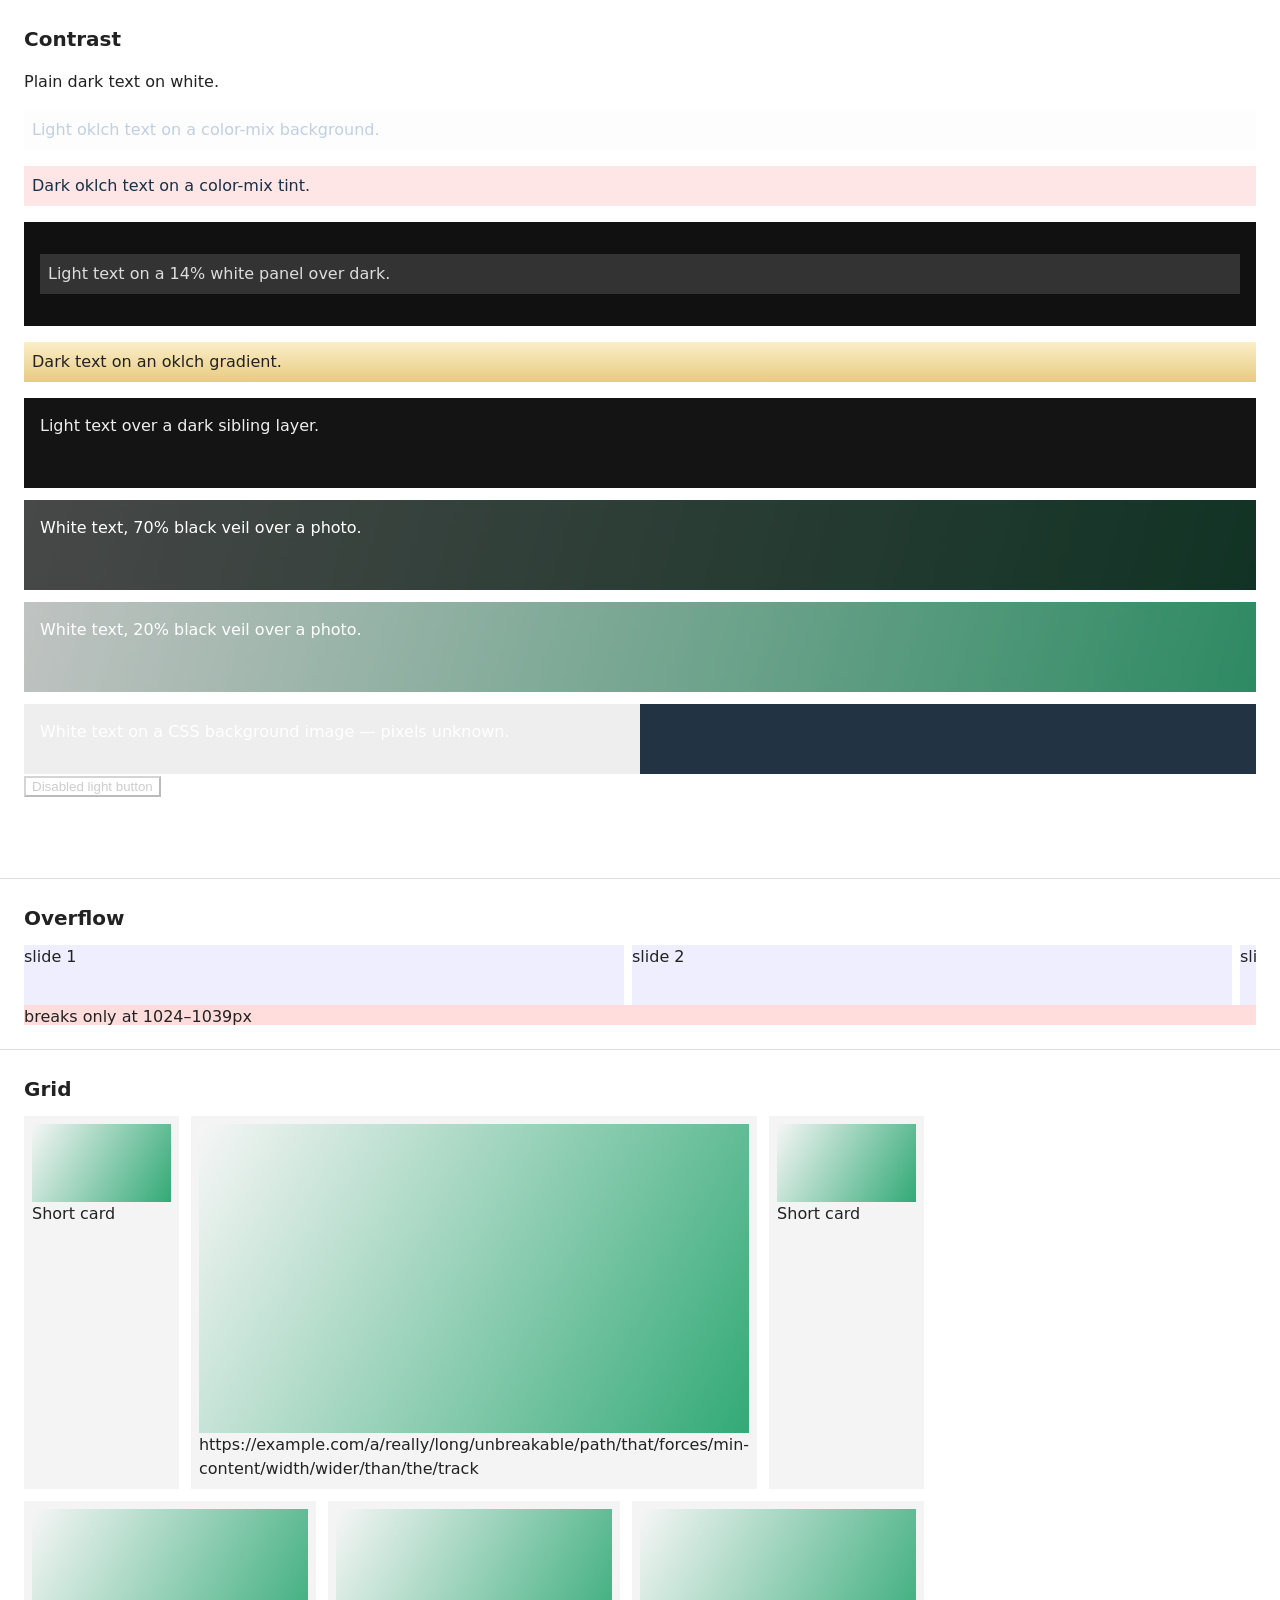
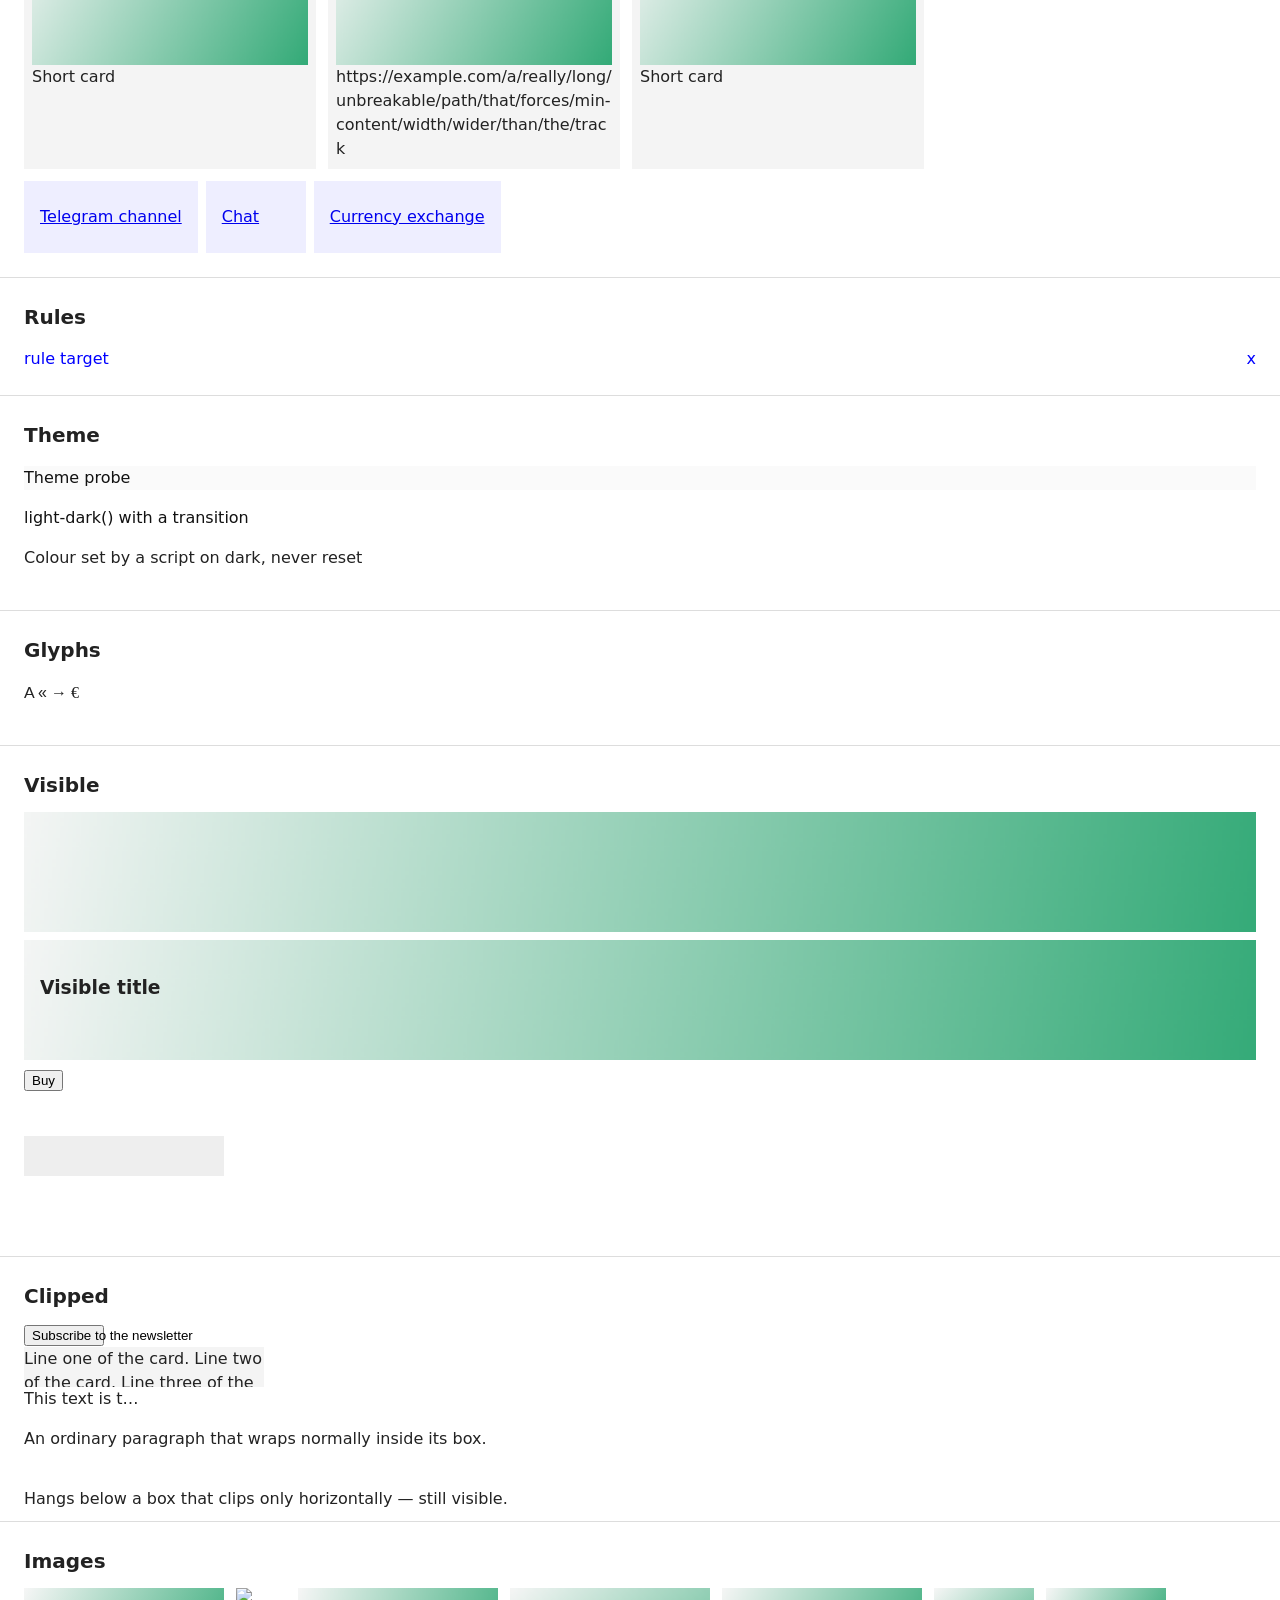
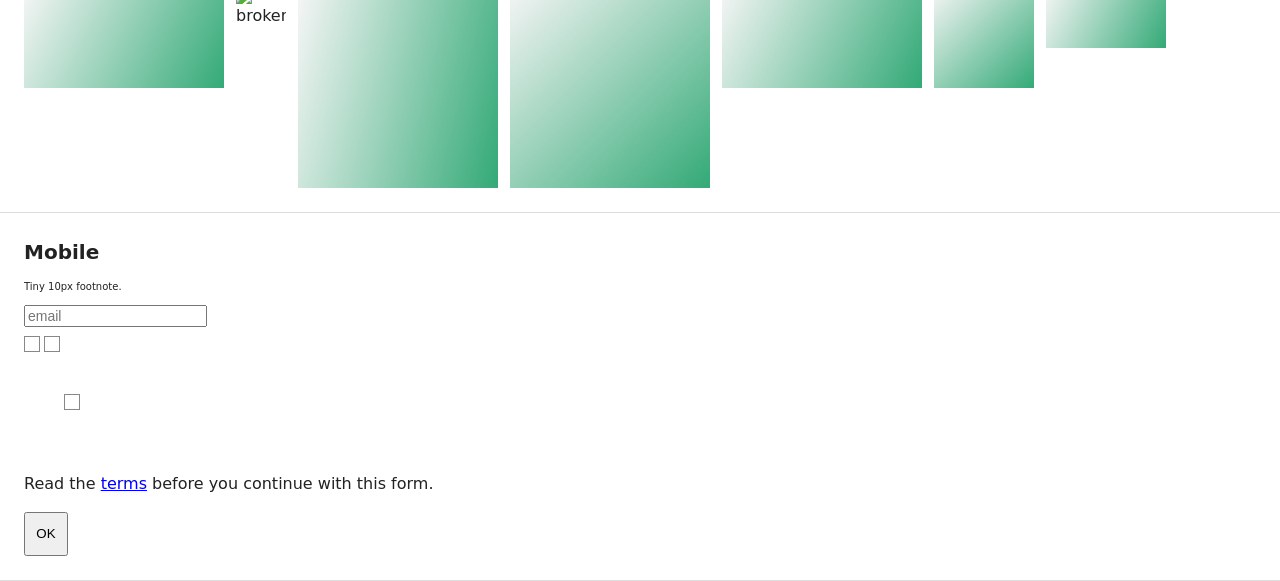
==== test/fixtures.html @ c31453c1 "ui-verify 1.0.0: measure the page, don't trust the screenshot Public release of the layout-verificat" ====
<!doctype html>
<html lang="en" data-theme="light">
<head>
<meta charset="utf-8">
<meta name="viewport" content="width=device-width, initial-scale=1, maximum-scale=1">
<title>ui-verify fixtures</title>
<style>
  @font-face { font-family: 'Subset'; src: local('Arial'), local('Liberation Sans'), local('DejaVu Sans'); unicode-range: U+0000-00FF; }
  :root { color-scheme: light; }
  :root[data-theme="dark"] { color-scheme: dark; }
  * { box-sizing: border-box; }
  body { margin: 0; font: 16px/1.5 system-ui, sans-serif; background: #fff; color: #222; }
  section { padding: 24px; border-bottom: 1px solid #ddd; }
  h2 { margin: 0 0 12px; font-size: 20px; }

  /* ---------- contrast ---------- */
  #c-oklch-fail { color: oklch(0.85 0.03 250); background: color-mix(in srgb, white 90%, #eee); padding: 8px; }
  #c-oklch-pass { color: oklch(0.3 0.05 250); background: color-mix(in srgb, red 10%, white); padding: 8px; }
  .c-dark { background: #111; padding: 16px; }
  #c-translucent { background: rgba(255, 255, 255, 0.14); color: #ddd; padding: 8px; }
  #c-gradient { background: linear-gradient(oklch(0.95 0.05 90), oklch(0.85 0.1 90)); color: #222; padding: 8px; }
  .c-hero { position: relative; height: 90px; background: #fff; margin-top: 12px; }
  .c-hero .c-shade { position: absolute; inset: 0; background: rgb(20, 20, 20); }
  #c-sibling { position: relative; z-index: 1; color: #eee; margin: 0; padding: 16px; }
  .c-photo { position: relative; height: 90px; margin-top: 12px; }
  .c-photo img { position: absolute; inset: 0; width: 100%; height: 100%; object-fit: cover; }
  .c-photo .c-veil { position: absolute; inset: 0; }
  .c-photo p { position: relative; margin: 0; padding: 16px; color: #fff; }
  #c-photo-strong .c-veil { background: rgba(0, 0, 0, 0.7); }
  #c-photo-weak .c-veil { background: rgba(0, 0, 0, 0.2); }
  #c-bgphoto { height: 70px; margin-top: 12px; padding: 16px; color: #fff; background: url("data:image/svg+xml,%3Csvg xmlns='http://www.w3.org/2000/svg' width='40' height='10'%3E%3Crect width='20' height='10' fill='%23eee'/%3E%3Crect x='20' width='20' height='10' fill='%23234'/%3E%3C/svg%3E") center / cover; }
  #c-bgphoto p { margin: 0; }
  #c-disabled { color: #ccc; background: #fff; }
  #c-reveal { opacity: 0; color: #eee; }

  /* ---------- overflow (only between 1024 and 1039) ---------- */
  .o-carousel { display: flex; gap: 8px; overflow-x: auto; }
  .o-carousel > div { flex: 0 0 600px; height: 60px; background: #eef; }
  @media (min-width: 1024px) and (max-width: 1039px) { .o-band { width: 1100px; } }
  @media (min-width: 1040px) { .o-band { background: #dfd; } } /* with max-width: 1039px above: a fractional-zoom gap */
  .o-band { height: 20px; background: #fdd; }

  /* ---------- grid ---------- */
  .g-grid { display: grid; grid-template-columns: repeat(3, 1fr); gap: 12px; max-width: 900px; }
  .g-card { background: #f4f4f4; padding: 8px; min-height: 80px; }
  .g-card img { display: block; width: 100%; aspect-ratio: 16 / 9; object-fit: cover; }
  .g-grid.ok .g-card { min-width: 0; overflow-wrap: anywhere; }
  .g-pills { display: flex; gap: 8px; margin-top: 12px; }
  .g-pill { padding: 24px 16px; background: #eef; min-width: 100px; }

  /* ---------- rules ---------- */
  .r-box { color: red; margin-top: 7px; position: relative; }
  #r-target { color: blue; }
  @media (max-width: 500px) { .r-box { color: green; } }
  @layer base { #r-target { margin-top: 5px; } }
  .r-box::after { content: "x"; position: absolute; right: 0; }
  .r-parent { & .r-box { padding-top: 3px; } }

  /* ---------- theme ---------- */
  .t-probe { color: #111; background: #fafafa; }
  [data-theme="dark"] .t-probe { color: #f0f0f0; background: #101010; }
  .t-ld { color: light-dark(#111111, #eeeeee); transition: color 0.3s; }

  /* ---------- visible ---------- */
  .v-hero { position: relative; height: 120px; margin-top: 8px; }
  .v-hero .v-frame { position: absolute; inset: 0; width: 100%; height: 100%; object-fit: cover; }
  #v-static .v-text { position: static; padding: 16px; }
  #v-relative .v-text { position: relative; padding: 16px; }
  .v-trap { position: relative; height: 60px; margin-top: 8px; }
  .v-trap .v-glass { position: absolute; inset: 0; }
  .v-clipbox { width: 200px; height: 40px; overflow: hidden; position: relative; margin-top: 8px; background: #eee; }
  #v-clipped { position: absolute; left: 400px; top: 0; }
  #v-transparent { opacity: 0; }

  /* ---------- clipped ---------- */
  #cl-btn { width: 80px; white-space: nowrap; }
  #cl-card { height: 40px; overflow: hidden; width: 240px; background: #f4f4f4; }
  #cl-ellipsis { width: 120px; white-space: nowrap; overflow: hidden; text-overflow: ellipsis; }
  .cl-xclip { overflow-x: clip; height: 30px; }
  .cl-xclip p { margin: 0; position: relative; top: 20px; }
  .sr-only { position: absolute; width: 1px; height: 1px; padding: 0; margin: -1px; overflow: hidden; clip: rect(0, 0, 0, 0); white-space: nowrap; border: 0; }

  /* ---------- images ---------- */
  .i-row { display: flex; flex-wrap: wrap; gap: 12px; align-items: flex-start; }
  #i-distorted { width: 200px; height: 200px; }
  #i-blurry { width: 200px; height: 200px; }
  #i-oversized { width: 200px; height: 100px; }

  /* ---------- mobile ---------- */
  #m-tiny { font-size: 10px; }
  #m-input { font-size: 14px; }
  .m-icons { display: flex; gap: 4px; margin-top: 8px; }
  .m-icons button, #m-lonely { width: 16px; height: 16px; padding: 0; border: 1px solid #888; background: #fff; }
  .m-island { padding: 40px; }
  #m-big { min-width: 44px; min-height: 44px; }
</style>
</head>
<body>

<section id="contrast">
  <h2>Contrast</h2>
  <p id="c-ok">Plain dark text on white.</p>
  <p id="c-oklch-fail">Light oklch text on a color-mix background.</p>
  <p id="c-oklch-pass">Dark oklch text on a color-mix tint.</p>
  <div class="c-dark"><p id="c-translucent">Light text on a 14% white panel over dark.</p></div>
  <p id="c-gradient">Dark text on an oklch gradient.</p>
  <div class="c-hero"><div class="c-shade"></div><p id="c-sibling">Light text over a dark sibling layer.</p></div>
  <div class="c-photo" id="c-photo-strong"><img data-gen="400x120" alt=""><div class="c-veil"></div><p>White text, 70% black veil over a photo.</p></div>
  <div class="c-photo" id="c-photo-weak"><img data-gen="400x120" alt=""><div class="c-veil"></div><p>White text, 20% black veil over a photo.</p></div>
  <div id="c-bgphoto"><p>White text on a CSS background image — pixels unknown.</p></div>
  <button id="c-disabled" disabled>Disabled light button</button>
  <p id="c-reveal">Waiting for a reveal animation.</p>
</section>

<section id="overflow">
  <h2>Overflow</h2>
  <div class="o-carousel"><div>slide 1</div><div>slide 2</div><div>slide 3</div></div>
  <div class="o-band">breaks only at 1024–1039px</div>
</section>

<section id="grid">
  <h2>Grid</h2>
  <div class="g-grid bad">
    <div class="g-card"><img data-gen="320x180" alt="">Short card</div>
    <div class="g-card"><img data-gen="320x180" alt="">https://example.com/a/really/long/unbreakable/path/that/forces/min-content/width/wider/than/the/track</div>
    <div class="g-card"><img data-gen="320x180" alt="">Short card</div>
  </div>
  <div class="g-grid ok" style="margin-top:12px">
    <div class="g-card"><img data-gen="320x180" alt="">Short card</div>
    <div class="g-card"><img data-gen="320x180" alt="">https://example.com/a/really/long/unbreakable/path/that/forces/min-content/width/wider/than/the/track</div>
    <div class="g-card"><img data-gen="320x180" alt="">Short card</div>
  </div>
  <div class="g-pills"><a class="g-pill" href="#grid">Telegram channel</a><a class="g-pill" href="#grid">Chat</a><a class="g-pill" href="#grid">Currency exchange</a></div>
</section>

<section id="rules">
  <h2>Rules</h2>
  <div class="r-parent"><div id="r-target" class="r-box">rule target</div></div>
</section>

<section id="theme">
  <h2>Theme</h2>
  <p class="t-probe" id="t-probe">Theme probe</p>
  <p class="t-ld" id="t-ld">light-dark() with a transition</p>
  <p id="t-js">Colour set by a script on dark, never reset</p>
</section>

<section id="glyphs">
  <h2>Glyphs</h2>
  <p id="g-text" style="font-family: Subset">A « → €</p>
</section>

<section id="visible">
  <h2>Visible</h2>
  <div class="v-hero" id="v-static"><img class="v-frame" data-gen="600x120" alt=""><div class="v-text"><h3 id="v-static-title">Hidden title</h3></div></div>
  <div class="v-hero" id="v-relative"><img class="v-frame" data-gen="600x120" alt=""><div class="v-text"><h3 id="v-relative-title">Visible title</h3></div></div>
  <div class="v-trap"><button id="v-trapped">Buy</button><div class="v-glass"></div></div>
  <div class="v-clipbox"><span id="v-clipped">Out of the box</span></div>
  <p id="v-transparent">Invisible paragraph</p>
</section>

<section id="clipped">
  <h2>Clipped</h2>
  <button id="cl-btn">Subscribe to the newsletter</button>
  <div id="cl-card">Line one of the card. Line two of the card. Line three of the card. Line four of the card. Line five of the card.</div>
  <div id="cl-ellipsis">This text is truncated on purpose with an ellipsis</div>
  <span class="sr-only">Screen-reader only label</span>
  <p id="cl-ok">An ordinary paragraph that wraps normally inside its box.</p>
  <div class="cl-xclip" id="cl-xclip"><p>Hangs below a box that clips only horizontally — still visible.</p></div>
</section>

<section id="images">
  <h2>Images</h2>
  <div class="i-row">
    <img id="i-ok" data-gen="200x100" width="200" height="100" alt="ok">
    <img id="i-broken" src="missing-image.png" width="50" height="50" alt="broken">
    <img id="i-distorted" data-gen="200x100" width="200" height="200" alt="distorted">
    <img id="i-blurry" data-gen="50x50" width="200" height="200" alt="blurry">
    <img id="i-oversized" data-gen="2000x1000" width="200" height="100" alt="oversized">
    <img id="i-noalt" data-gen="100x100" width="100" height="100">
    <img id="i-nodims" data-gen="120x60" alt="no dimensions">
  </div>
</section>

<section id="mobile">
  <h2>Mobile</h2>
  <p id="m-tiny">Tiny 10px footnote.</p>
  <input id="m-input" type="email" placeholder="email">
  <div class="m-icons"><button id="m-ico1" aria-label="one"></button><button id="m-ico2" aria-label="two"></button></div>
  <div class="m-island"><button id="m-lonely" aria-label="lonely"></button></div>
  <p>Read the <a id="m-inline" href="#mobile">terms</a> before you continue with this form.</p>
  <button id="m-big">OK</button>
</section>

<script>
  // raster images of exact sizes without shipping binaries
  const c = document.createElement('canvas');
  const x = c.getContext('2d');
  for (const img of document.querySelectorAll('img[data-gen]')) {
    const [w, h] = img.dataset.gen.split('x').map(Number);
    c.width = w; c.height = h;
    const g = x.createLinearGradient(0, 0, w, h);
    g.addColorStop(0, '#f6f6f6'); g.addColorStop(1, '#3a7');
    x.fillStyle = g; x.fillRect(0, 0, w, h);
    img.src = c.toDataURL('image/png');
  }
  // a theme bug on purpose: set on dark, never reset on light
  new MutationObserver(() => {
    if (document.documentElement.dataset.theme === 'dark') document.getElementById('t-js').style.color = 'rgb(255, 255, 255)';
  }).observe(document.documentElement, { attributes: true, attributeFilter: ['data-theme'] });
</script>
</body>
</html>
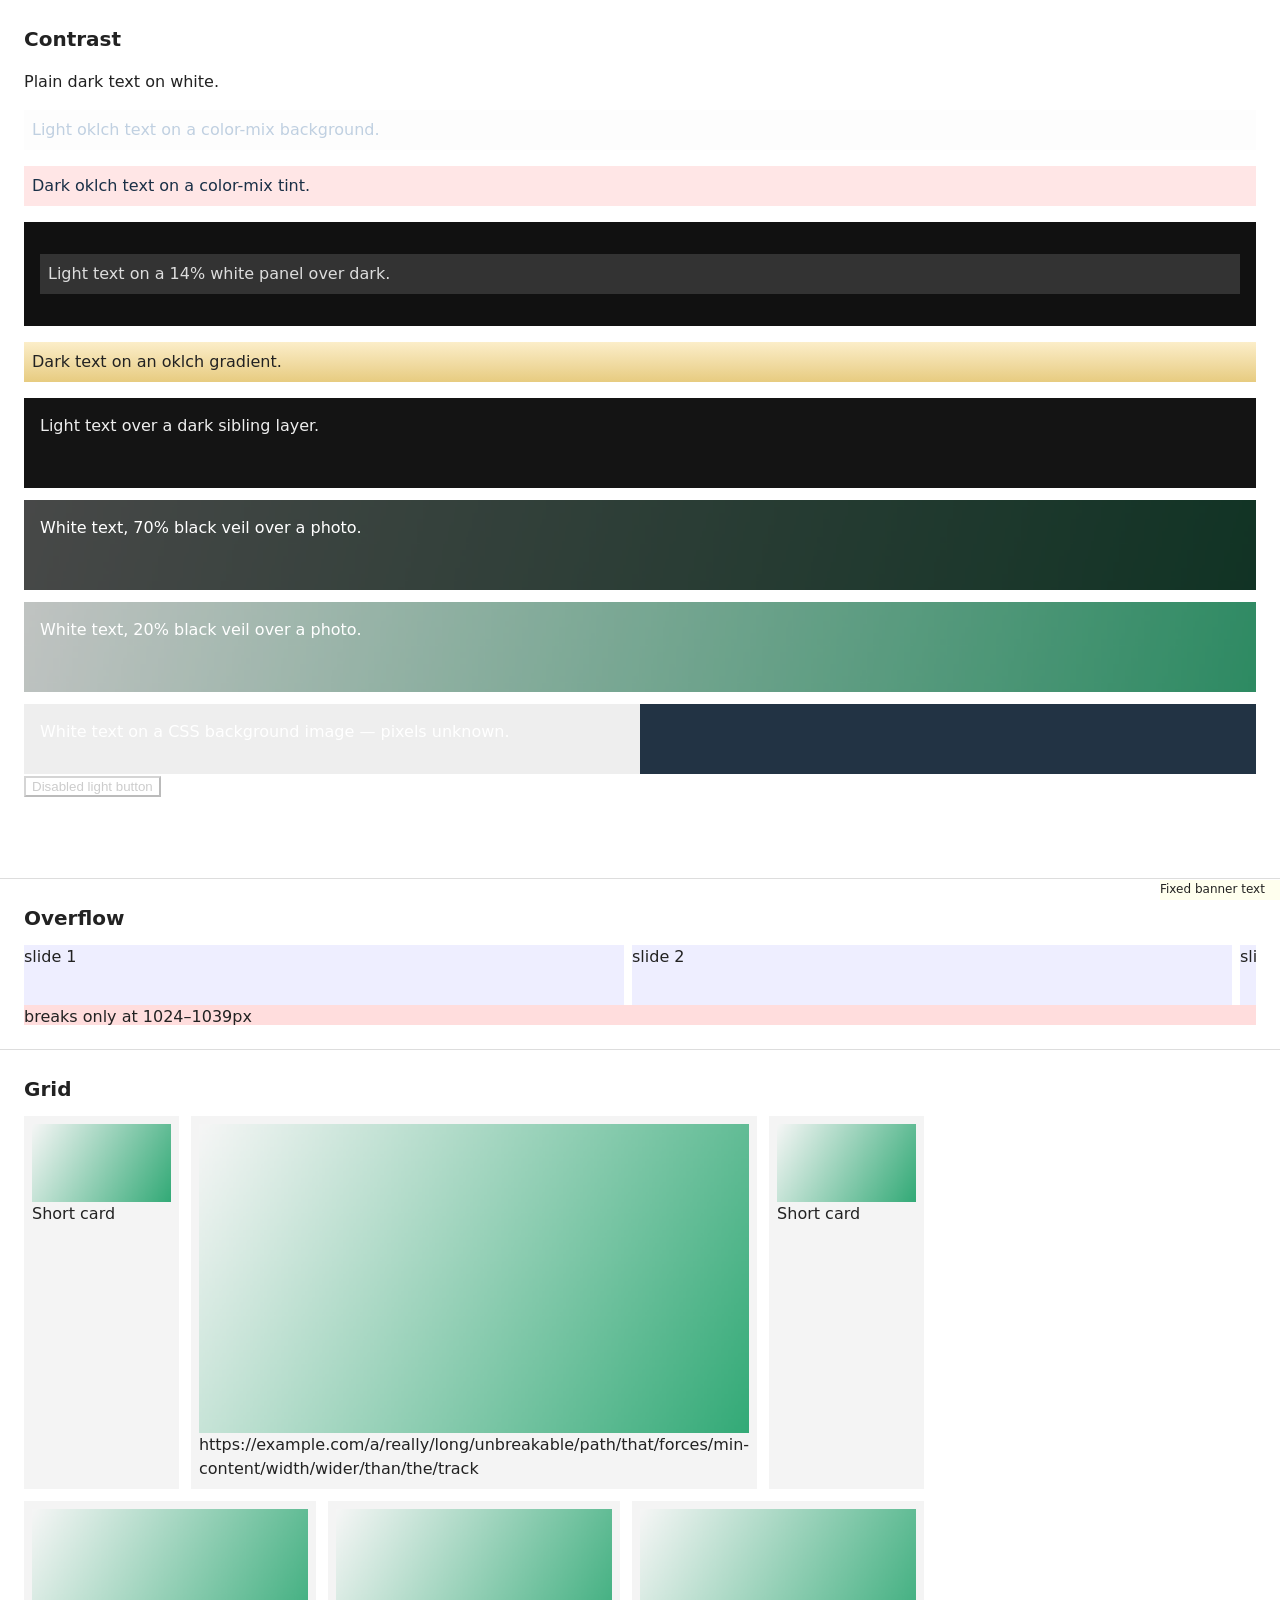
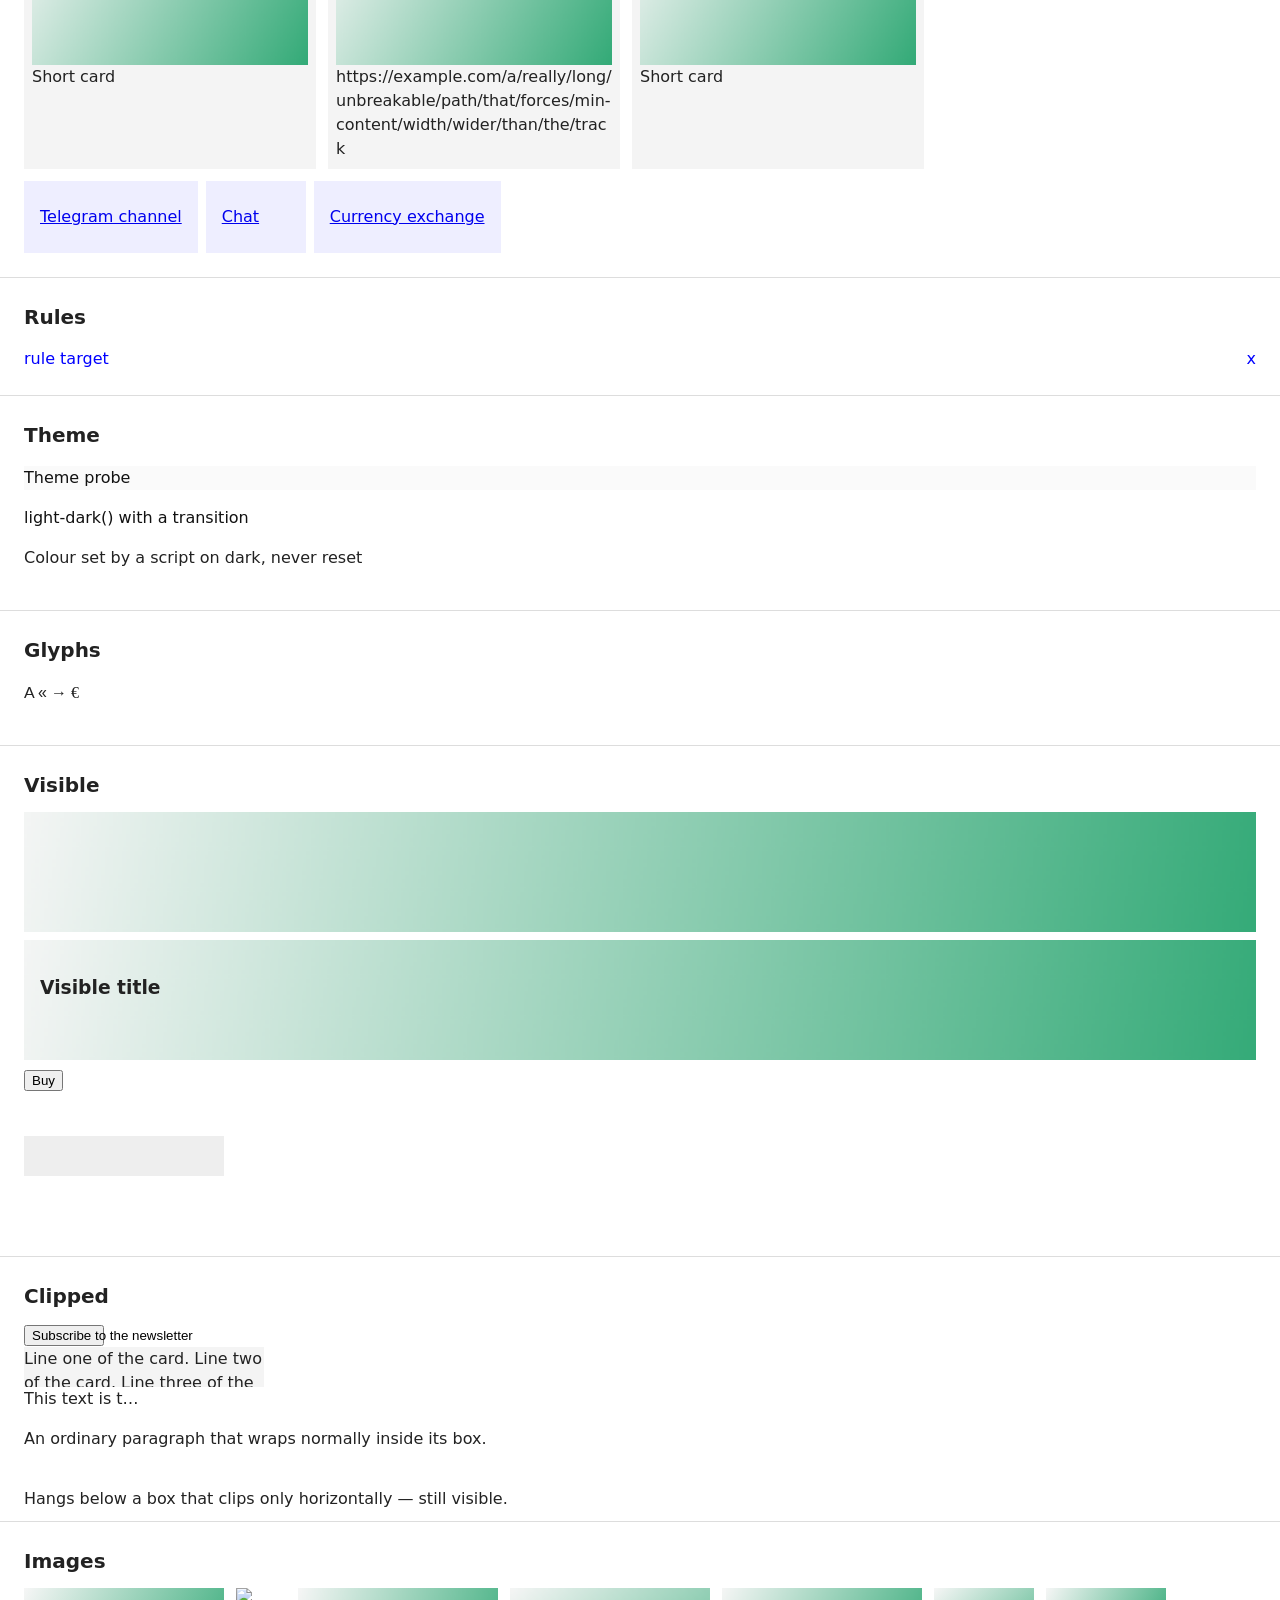
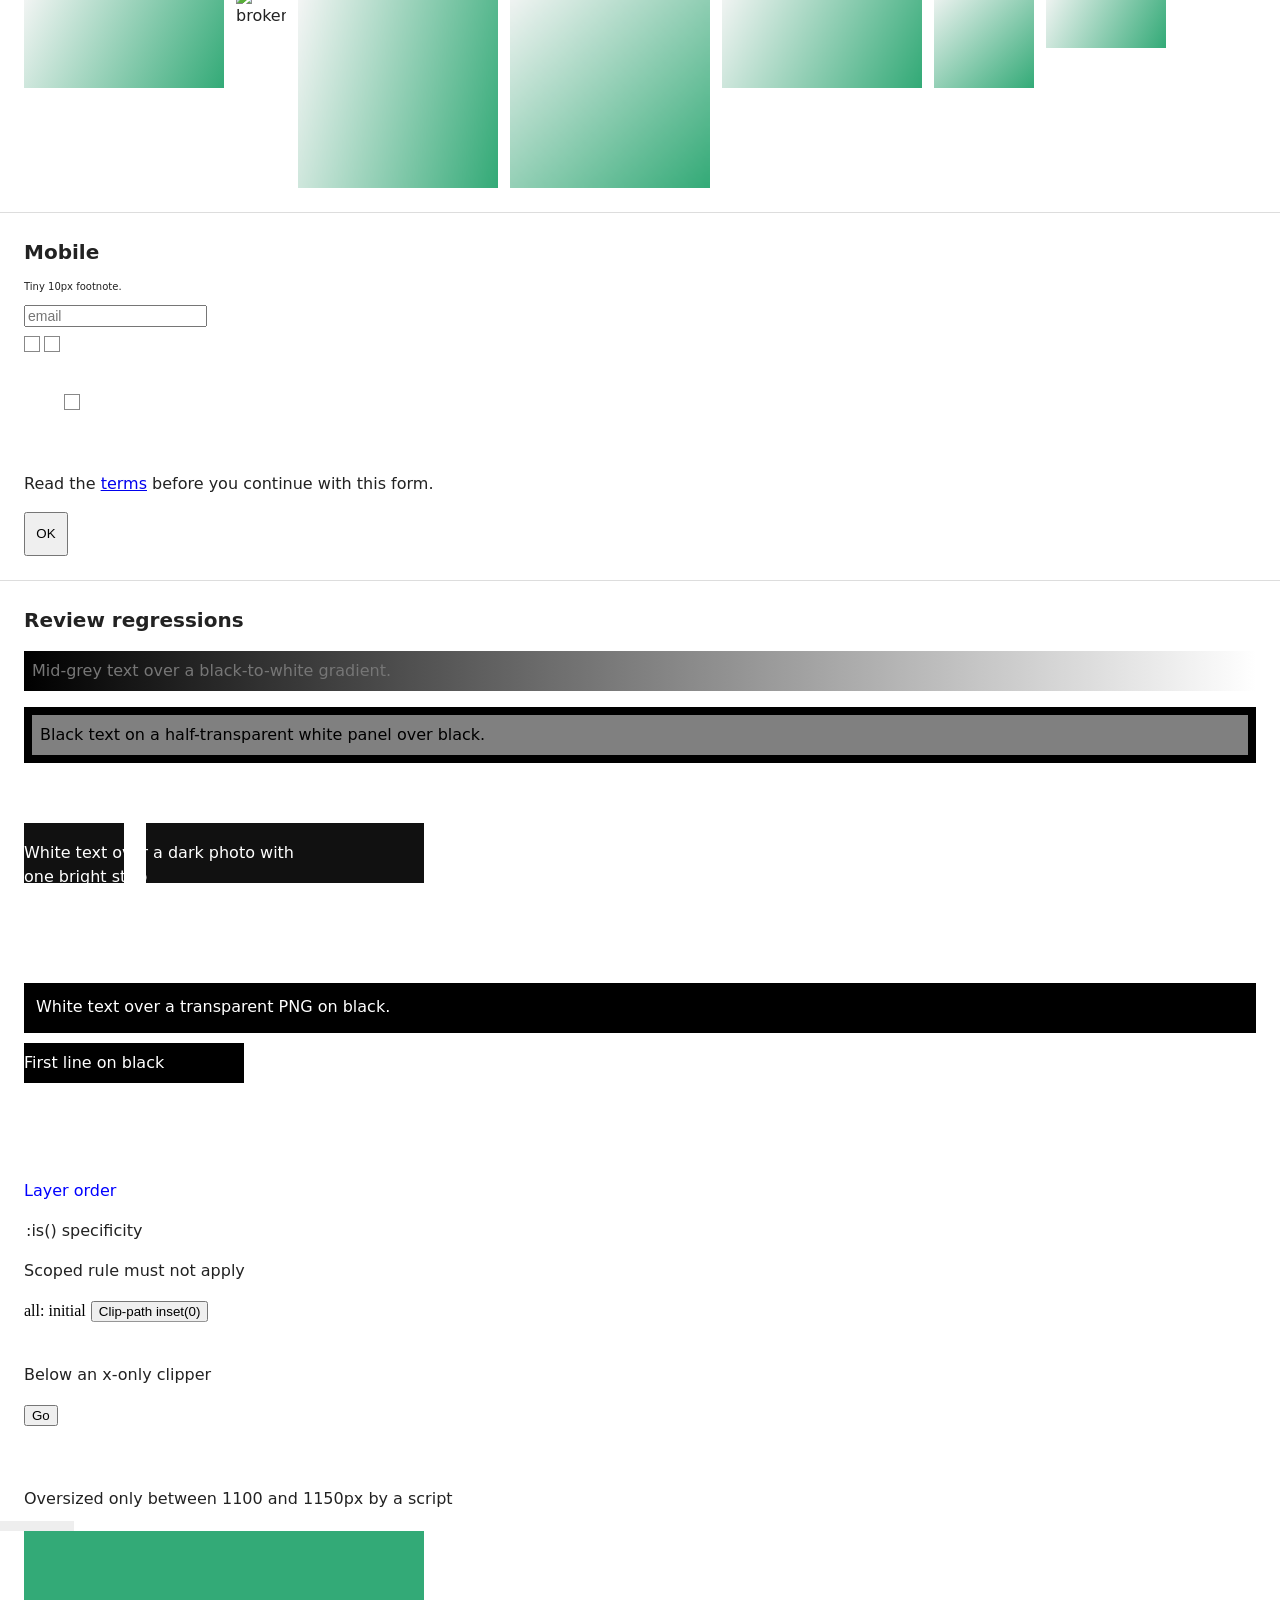
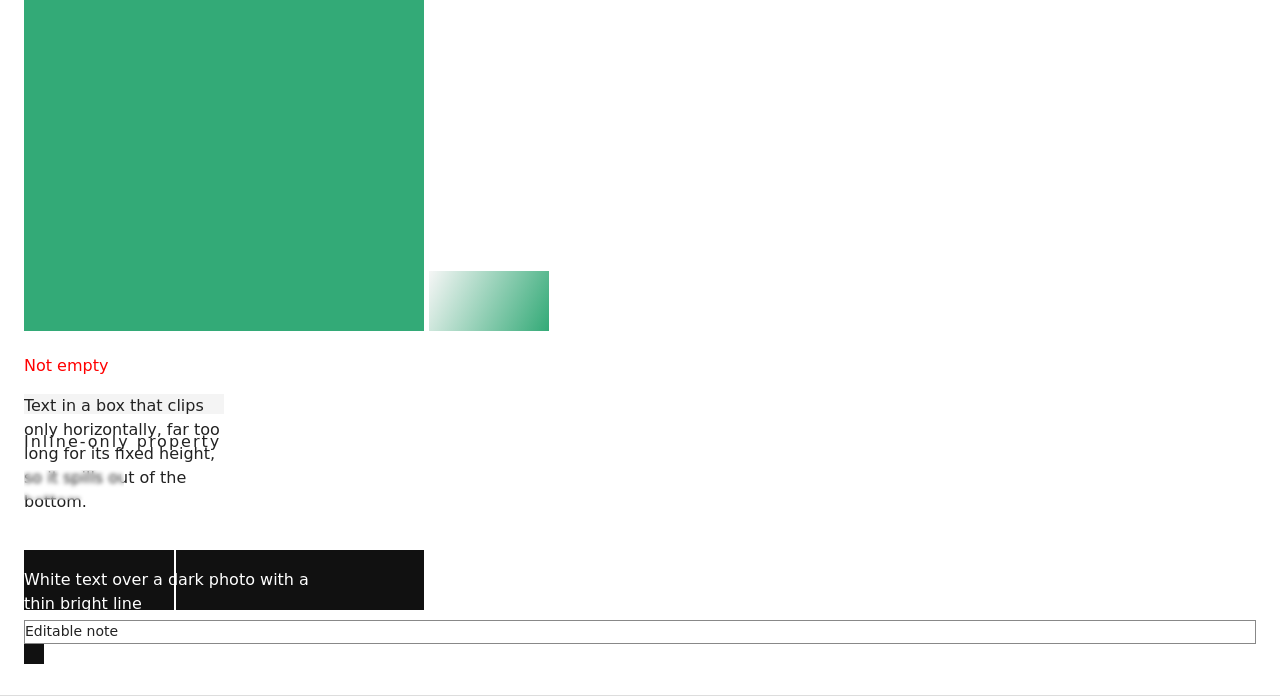
==== commit 5dfae5a5: "ui-verify 1.1.0: fixes from two independent reviews Codex reviewed 1.0, Antigravity (Gemini) reviewe" ====
--- a/test/fixtures.html
+++ b/test/fixtures.html
@@ -60,6 +60,8 @@
   .t-probe { color: #111; background: #fafafa; }
   [data-theme="dark"] .t-probe { color: #f0f0f0; background: #101010; }
   .t-ld { color: light-dark(#111111, #eeeeee); transition: color 0.3s; }
+  .t-empty { color: rgb(0, 0, 255); }
+  .t-empty:not(:empty) { color: rgb(255, 0, 0); }
 
   /* ---------- visible ---------- */
   .v-hero { position: relative; height: 120px; margin-top: 8px; }
@@ -93,6 +95,60 @@
   .m-icons button, #m-lonely { width: 16px; height: 16px; padding: 0; border: 1px solid #888; background: #fff; }
   .m-island { padding: 40px; }
   #m-big { min-width: 44px; min-height: 44px; }
+
+  /* ---------- regression cases from the 1.0 review ---------- */
+  #rv section, #rv > div { margin-top: 10px; }
+  #r1 { color: #767676; background: linear-gradient(90deg, #000, #fff); padding: 8px; }
+  .r3wrap { background: #000; padding: 8px; }
+  .r3panel { background: #fff; opacity: 0.5; padding: 8px; }
+  #r3 { color: #000; margin: 0; }
+  .r4host { background: #fff; padding: 8px; }
+  #r4 { display: inline-block; color: #000; filter: invert(1); }
+  .r5 { position: relative; width: 400px; height: 60px; }
+  .r5 img { position: absolute; inset: 0; width: 400px; height: 60px; }
+  #r5 { position: relative; margin: 0; padding: 18px 0 0 0; color: #fff; width: 300px; }
+  .r8box { height: 80px; overflow: auto; }
+  .r8box .r8spacer { height: 400px; }
+  .r10 { position: relative; background: #000; height: 50px; }
+  .r10 img { position: absolute; inset: 0; width: 100%; height: 100%; }
+  #r10 { position: relative; color: #fff; margin: 0; padding: 12px; }
+  .r11 { position: relative; width: 220px; height: 80px; }
+  .r11 .top { position: absolute; left: 0; top: 0; width: 220px; height: 40px; background: #000; }
+  .r11 .bottom { position: absolute; left: 0; top: 40px; width: 220px; height: 40px; background: #fff; }
+  #r11 { position: relative; margin: 0; color: #fff; line-height: 40px; font-size: 16px; }
+  #r12 { color: #000; -webkit-text-fill-color: transparent; background: #fff; }
+  @layer ra, rb;
+  @layer ra { #r13 { color: rgb(255, 0, 0); } }
+  @layer rb { .r13 { color: rgb(0, 0, 255); } }
+  .ra.rb { margin-left: 2px; }
+  :is(.ra, .rb, .rc) { margin-left: 1px; }
+  @scope (.r15-other) { .r15 { padding-left: 9px; } }
+  .r16 { color: rgb(255, 0, 0); }
+  #r16 { all: initial; }
+  #r17 { clip-path: inset(0); }
+  .r18a { overflow-x: clip; overflow-y: visible; height: 20px; position: relative; }
+  #r18a { position: relative; top: 30px; }
+  .r18b { transform: translateZ(0); overflow: hidden; width: 100px; height: 30px; position: relative; margin-top: 40px; }
+  #r18b { position: fixed; left: 300px; top: 0; }
+  .r19 { position: relative; display: inline-block; }
+  .r19 img { position: absolute; inset: 0; width: 100%; height: 100%; opacity: 0; }
+  #r20 { position: fixed; right: 0; bottom: 0; width: 120px; height: 20px; overflow: hidden; background: #ffe; font-size: 12px; z-index: 5; }
+  .r20outer { height: 40px; overflow: hidden; }
+  .r20scroller { height: 200px; overflow: auto; }
+  #r20b { margin-top: 100px; }
+  #r23 { position: relative; left: -50px; width: 100px; height: 10px; background: #eee; }
+  #r24 { width: 400px; height: 400px; }
+  /* second review (Antigravity) */
+  #a1 { overflow-x: clip; height: 20px; width: 200px; background: #f4f4f4; }
+  .a4 { backdrop-filter: blur(2px); overflow: hidden; width: 100px; height: 30px; position: relative; margin-top: 10px; }
+  .a4b { container-type: inline-size; overflow: hidden; width: 100px; height: 30px; margin-top: 10px; }
+  #a4, #a4b { position: fixed; left: 300px; top: 0; }
+  .a6 { position: relative; width: 400px; height: 60px; }
+  .a6 img { position: absolute; inset: 0; width: 400px; height: 60px; }
+  #a6 { position: relative; margin: 0; padding: 18px 0 0 0; color: #fff; width: 300px; }
+  #m-ce { font-size: 14px; border: 1px solid #888; min-height: 24px; }
+  .t-svg { fill: light-dark(#111111, #eeeeee); transition: fill 0.3s; }
+  #r25 { width: 120px; height: 60px; }
 </style>
 </head>
 <body>
@@ -192,6 +248,40 @@
   <button id="m-big">OK</button>
 </section>
 
+<section id="rv">
+  <h2>Review regressions</h2>
+  <p id="r1">Mid-grey text over a black-to-white gradient.</p>
+  <div class="r3wrap"><div class="r3panel"><p id="r3">Black text on a half-transparent white panel over black.</p></div></div>
+  <div class="r4host"><span id="r4">Inverted by a filter</span></div>
+  <div class="r5"><img data-strip="400x60" alt=""><p id="r5">White text over a dark photo with one bright strip</p></div>
+  <div class="r8box" id="r8box"><div class="r8spacer"></div><p id="r8">Text deep inside a scroller.</p></div>
+  <div class="r10"><img data-clear="200x50" alt=""><p id="r10">White text over a transparent PNG on black.</p></div>
+  <div class="r11"><div class="top"></div><div class="bottom"></div><p id="r11">First line on black<br>Second line on white</p></div>
+  <p id="r12">Transparent text fill</p>
+  <p id="r13" class="r13">Layer order</p>
+  <p id="r14" class="ra rb rc">:is() specificity</p>
+  <p class="r15">Scoped rule must not apply</p>
+  <p id="r16" class="r16">all: initial</p>
+  <button id="r17">Clip-path inset(0)</button>
+  <div class="r18a"><span id="r18a">Below an x-only clipper</span></div>
+  <div class="r18b"><span id="r18b">Fixed inside a transformed clipper</span></div>
+  <div class="r19"><button id="r19">Go</button><img data-gen="60x30" alt=""></div>
+  <div id="r20">Fixed banner text that is far too long for its small fixed box</div>
+  <div class="r20outer"><div class="r20scroller"><p id="r20b">Hidden by the outer panel, not by the scroller</p></div></div>
+  <div id="r22">Oversized only between 1100 and 1150px by a script</div>
+  <div id="r23"></div>
+  <img id="r24" alt="2x source">
+  <img id="r25" data-gen="120x60" alt="CSS-sized">
+  <p class="t-empty" id="t-empty">Not empty</p>
+  <div id="a1">Text in a box that clips only horizontally, far too long for its fixed height, so it spills out of the bottom.</div>
+  <p id="a3" style="letter-spacing: 2px">Inline-only property</p>
+  <div class="a4"><span id="a4">Fixed inside a backdrop-filter clipper</span></div>
+  <div class="a4b"><span id="a4b">Fixed inside a size container</span></div>
+  <div class="a6"><img data-line="400x60" alt=""><p id="a6">White text over a dark photo with a thin bright line</p></div>
+  <div id="m-ce" contenteditable="true">Editable note</div>
+  <svg id="t-svg" class="t-svg" width="20" height="20" aria-hidden="true"><rect width="20" height="20"/></svg>
+</section>
+
 <script>
   // raster images of exact sizes without shipping binaries
   const c = document.createElement('canvas');
@@ -204,6 +294,35 @@
     x.fillStyle = g; x.fillRect(0, 0, w, h);
     img.src = c.toDataURL('image/png');
   }
+  // dark photo with one bright strip under part of the text
+  for (const img of document.querySelectorAll('img[data-strip]')) {
+    const [w, h] = img.dataset.strip.split('x').map(Number);
+    c.width = w; c.height = h;
+    x.fillStyle = '#111'; x.fillRect(0, 0, w, h);
+    x.fillStyle = '#fff'; x.fillRect(100, 0, 22, h);
+    img.src = c.toDataURL('image/png');
+  }
+  // dark photo with a 2px bright line under the text
+  for (const img of document.querySelectorAll('img[data-line]')) {
+    const [w, h] = img.dataset.line.split('x').map(Number);
+    c.width = w; c.height = h;
+    x.fillStyle = '#111'; x.fillRect(0, 0, w, h);
+    x.fillStyle = '#fff'; x.fillRect(150, 0, 2, h);
+    img.src = c.toDataURL('image/png');
+  }
+  // fully transparent PNG
+  for (const img of document.querySelectorAll('img[data-clear]')) {
+    const [w, h] = img.dataset.clear.split('x').map(Number);
+    c.width = w; c.height = h;
+    x.clearRect(0, 0, w, h);
+    img.src = c.toDataURL('image/png');
+  }
+  // a 400px file offered as the 2x candidate: naturalWidth reports 200
+  c.width = 400; c.height = 400; x.fillStyle = '#3a7'; x.fillRect(0, 0, 400, 400);
+  document.getElementById('r24').srcset = c.toDataURL('image/png') + ' 2x';
+  // a layout bug that only a script causes, between two widths with no breakpoint
+  const island = () => { document.getElementById('r22').style.width = innerWidth >= 1100 && innerWidth <= 1150 ? '2000px' : ''; };
+  addEventListener('resize', island); island();
   // a theme bug on purpose: set on dark, never reset on light
   new MutationObserver(() => {
     if (document.documentElement.dataset.theme === 'dark') document.getElementById('t-js').style.color = 'rgb(255, 255, 255)';
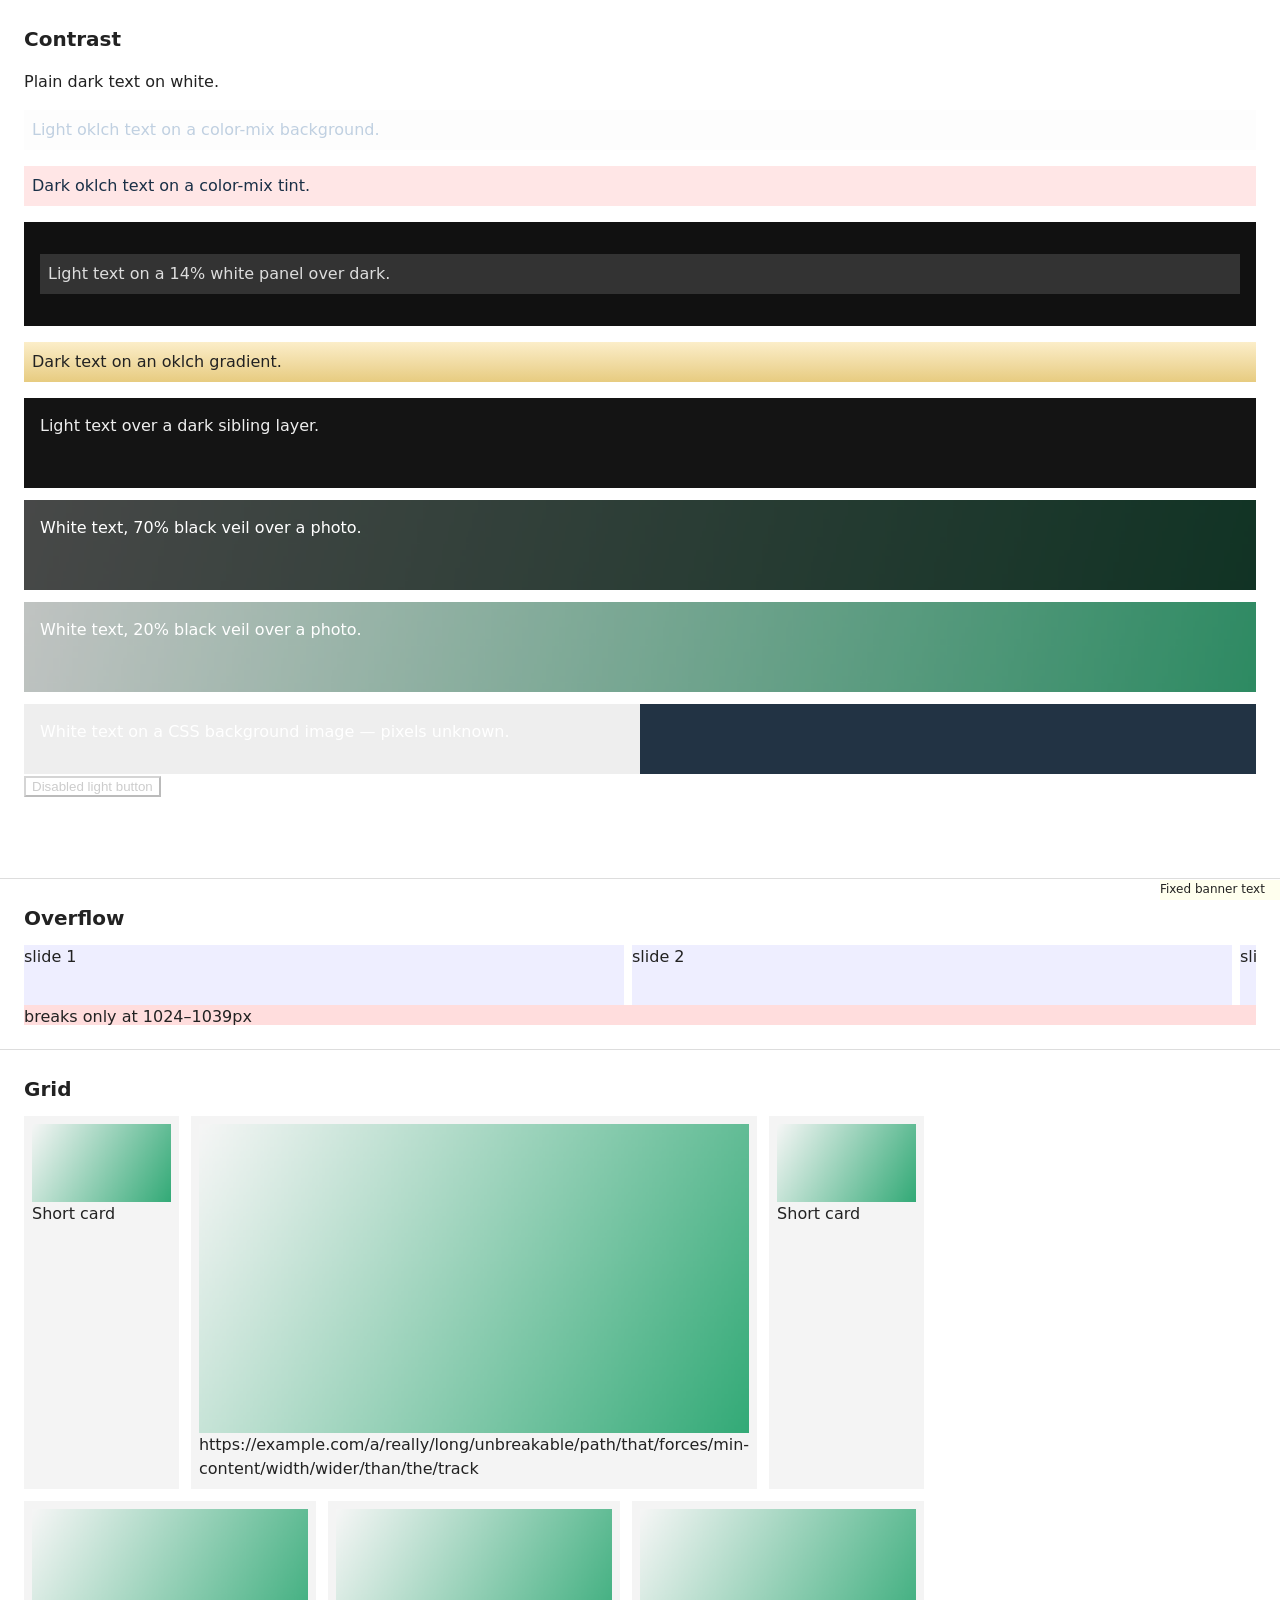
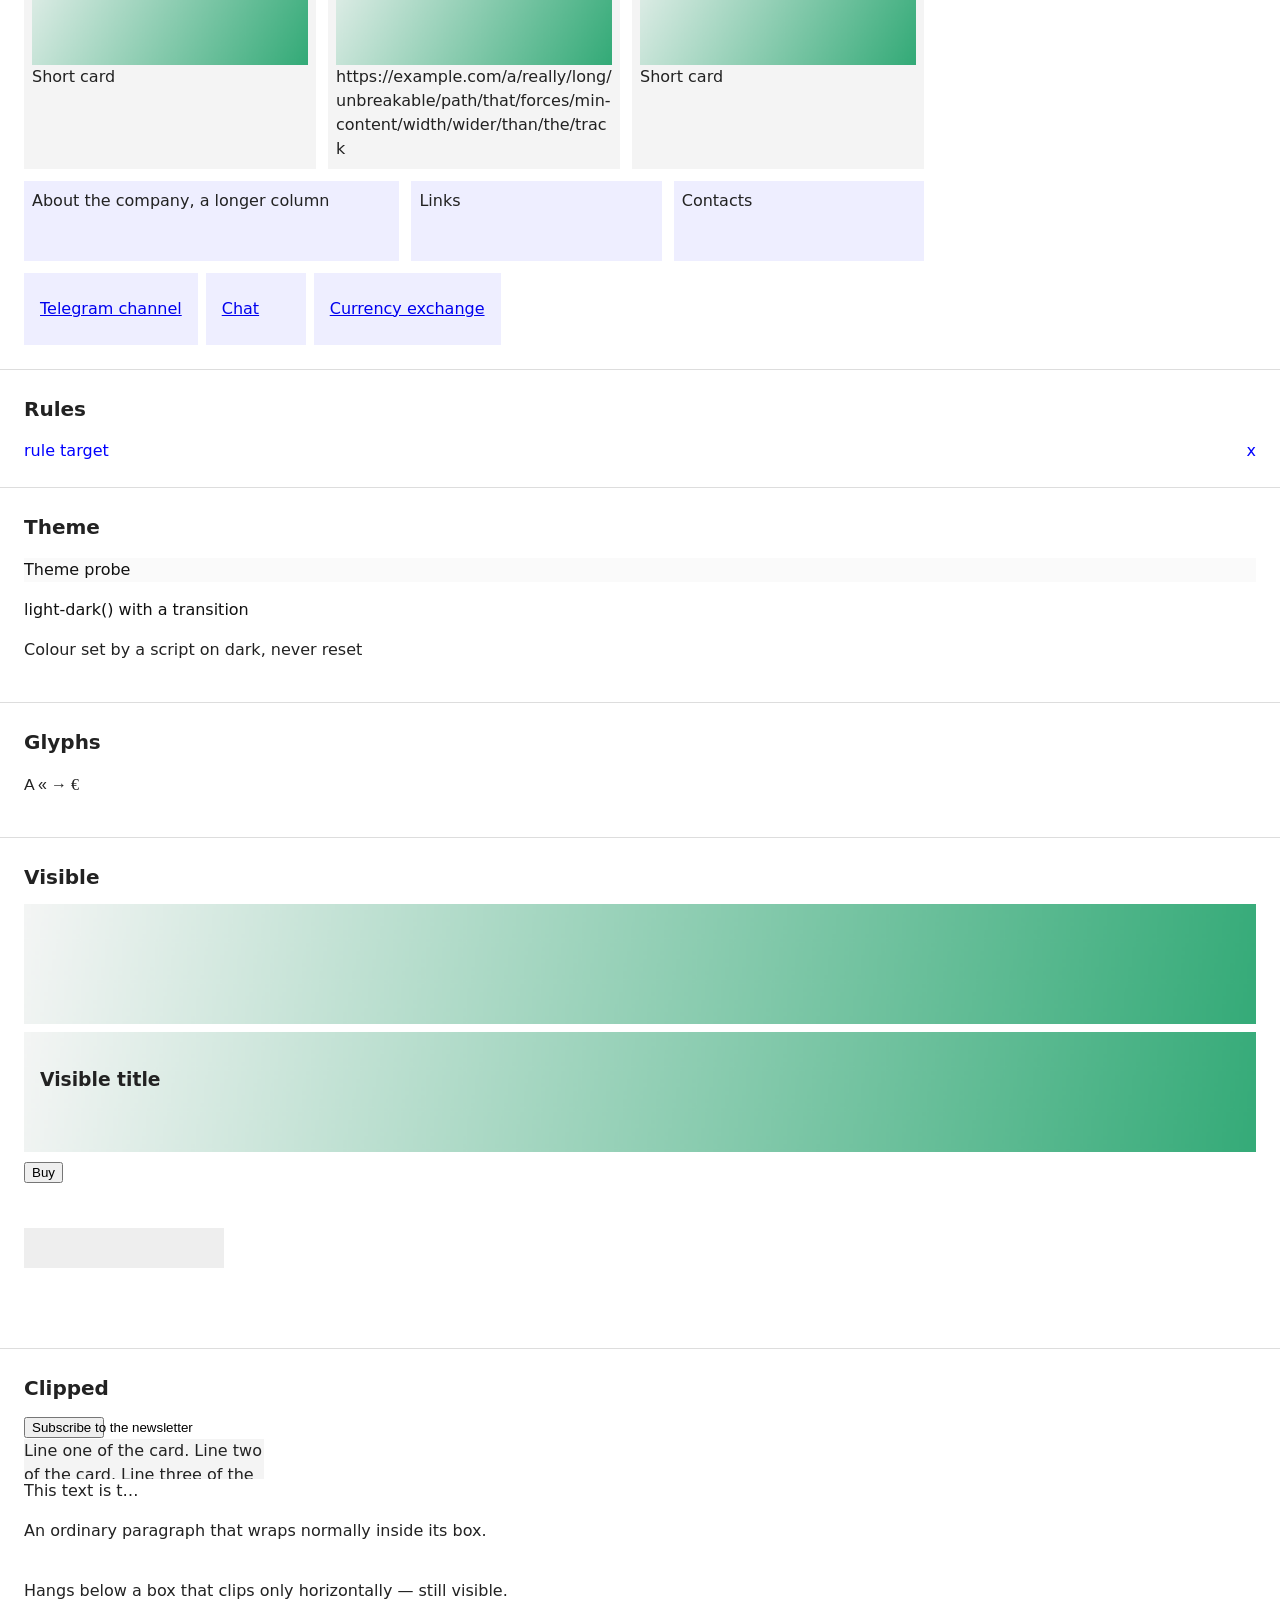
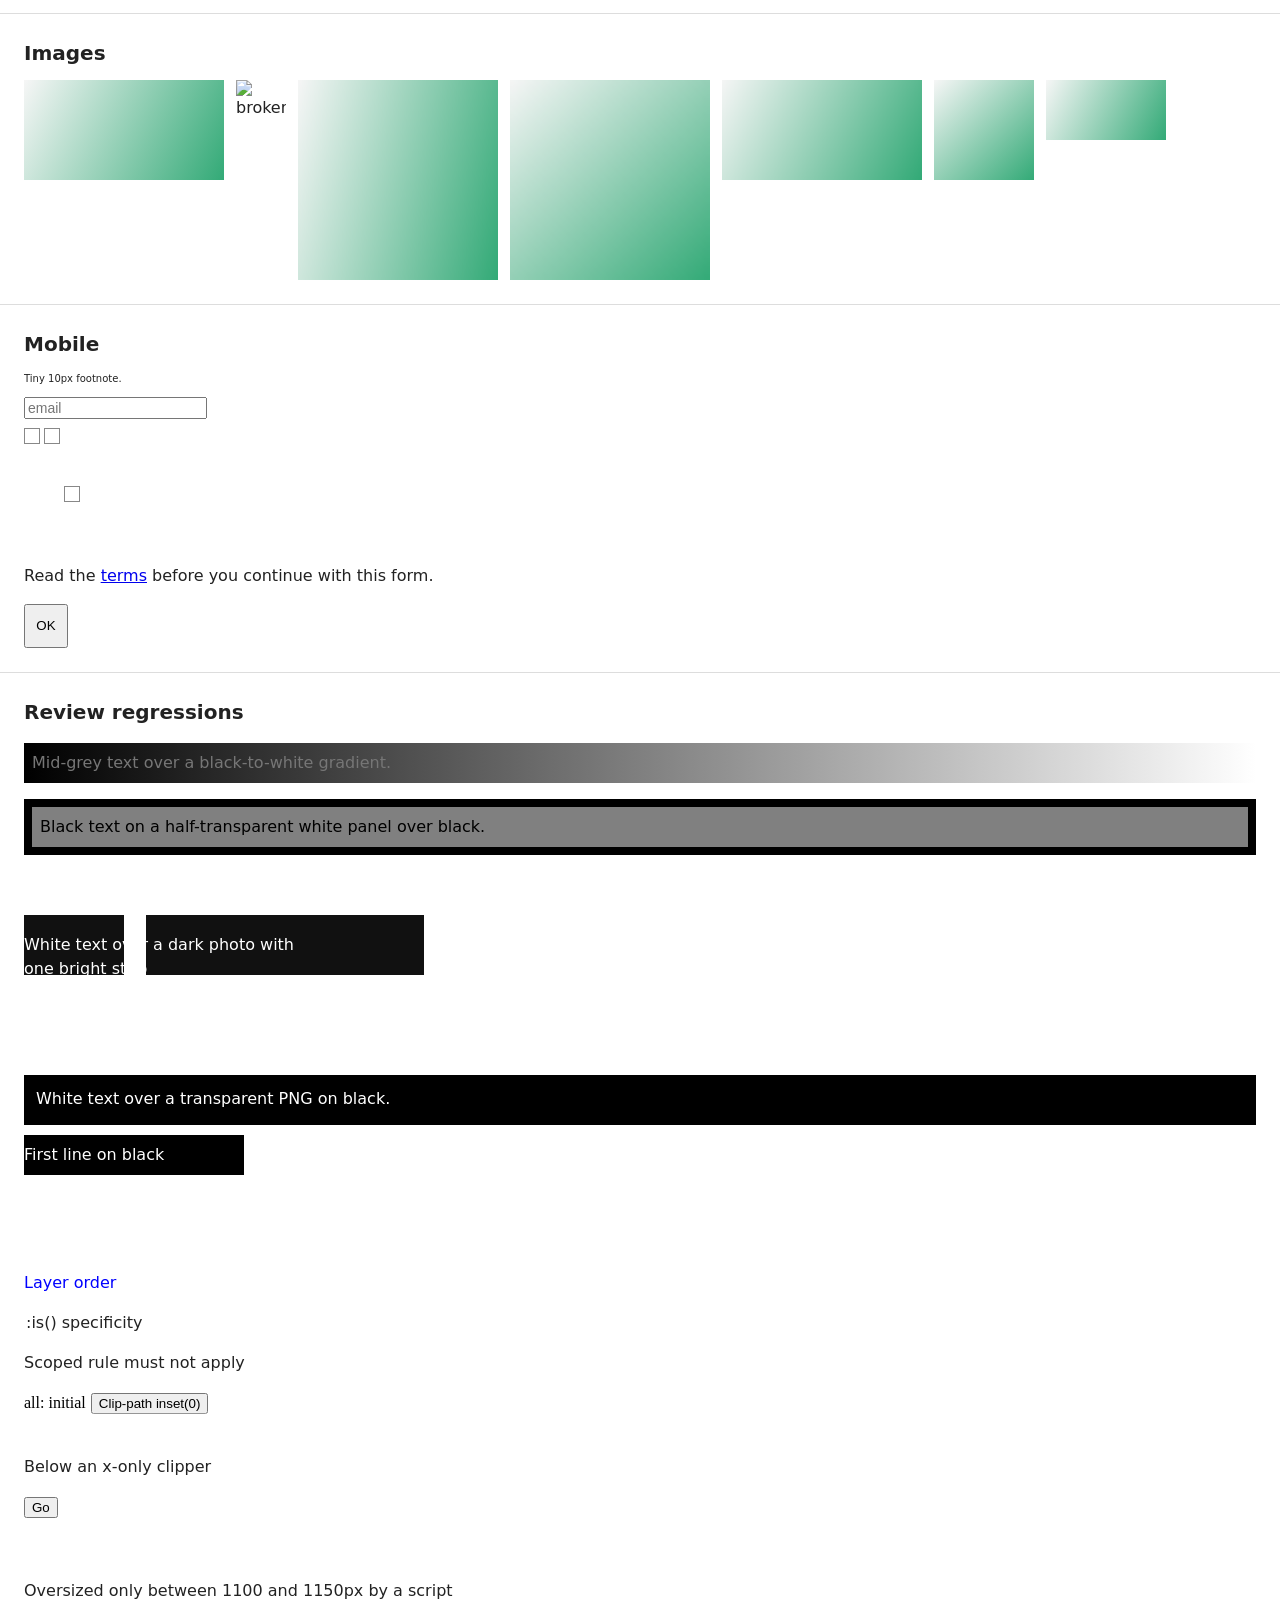
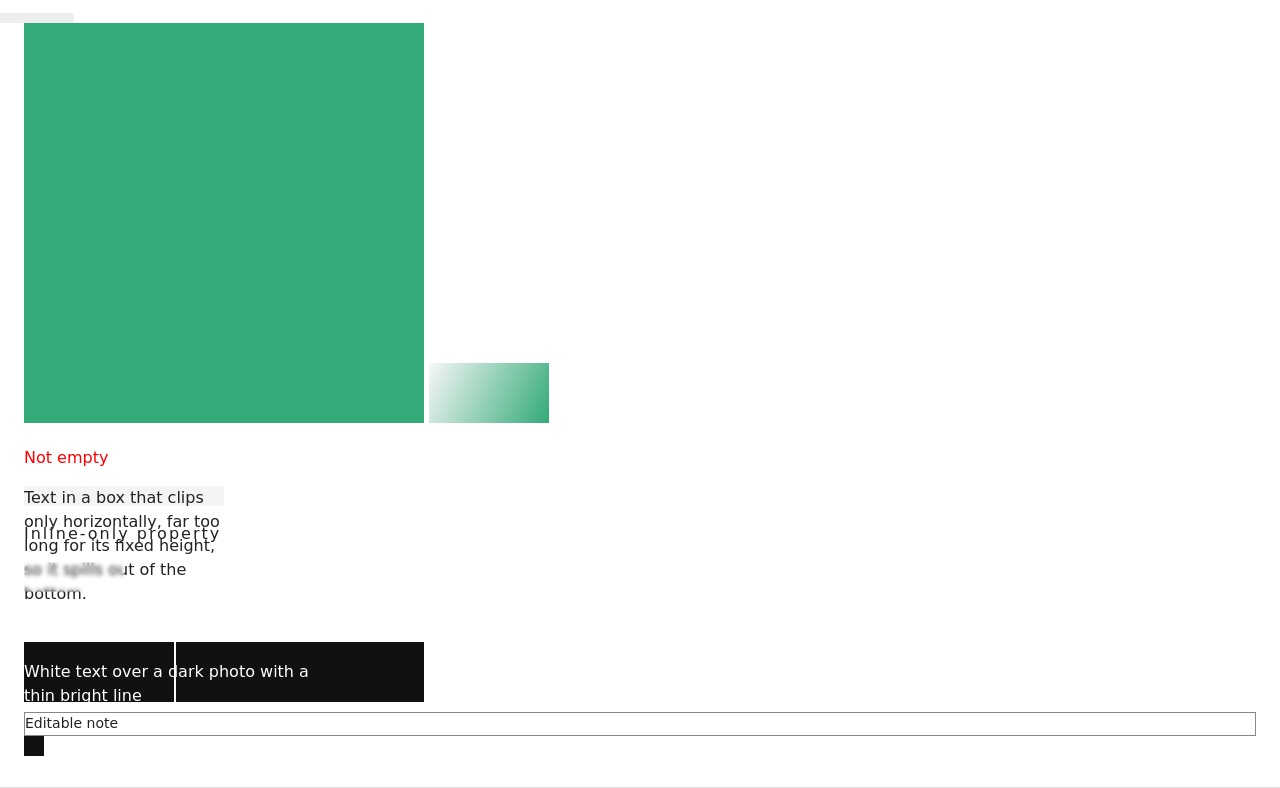
==== commit d53bf934: "grid: don't report columns that are uneven on purpose A live Chrome run flagged a footer with grid-t" ====
--- a/test/fixtures.html
+++ b/test/fixtures.html
@@ -46,6 +46,8 @@
   .g-card img { display: block; width: 100%; aspect-ratio: 16 / 9; object-fit: cover; }
   .g-grid.ok .g-card { min-width: 0; overflow-wrap: anywhere; }
   .g-pills { display: flex; gap: 8px; margin-top: 12px; }
+  .g-grid.wide { grid-template-columns: 1.5fr 1fr 1fr; margin-top: 12px; } /* uneven on purpose, like a footer */
+  .g-col { background: #eef; padding: 8px; min-height: 80px; }
   .g-pill { padding: 24px 16px; background: #eef; min-width: 100px; }
 
   /* ---------- rules ---------- */
@@ -186,6 +188,11 @@
     <div class="g-card"><img data-gen="320x180" alt="">https://example.com/a/really/long/unbreakable/path/that/forces/min-content/width/wider/than/the/track</div>
     <div class="g-card"><img data-gen="320x180" alt="">Short card</div>
   </div>
+  <div class="g-grid wide">
+    <div class="g-col">About the company, a longer column</div>
+    <div class="g-col">Links</div>
+    <div class="g-col">Contacts</div>
+  </div>
   <div class="g-pills"><a class="g-pill" href="#grid">Telegram channel</a><a class="g-pill" href="#grid">Chat</a><a class="g-pill" href="#grid">Currency exchange</a></div>
 </section>
 
